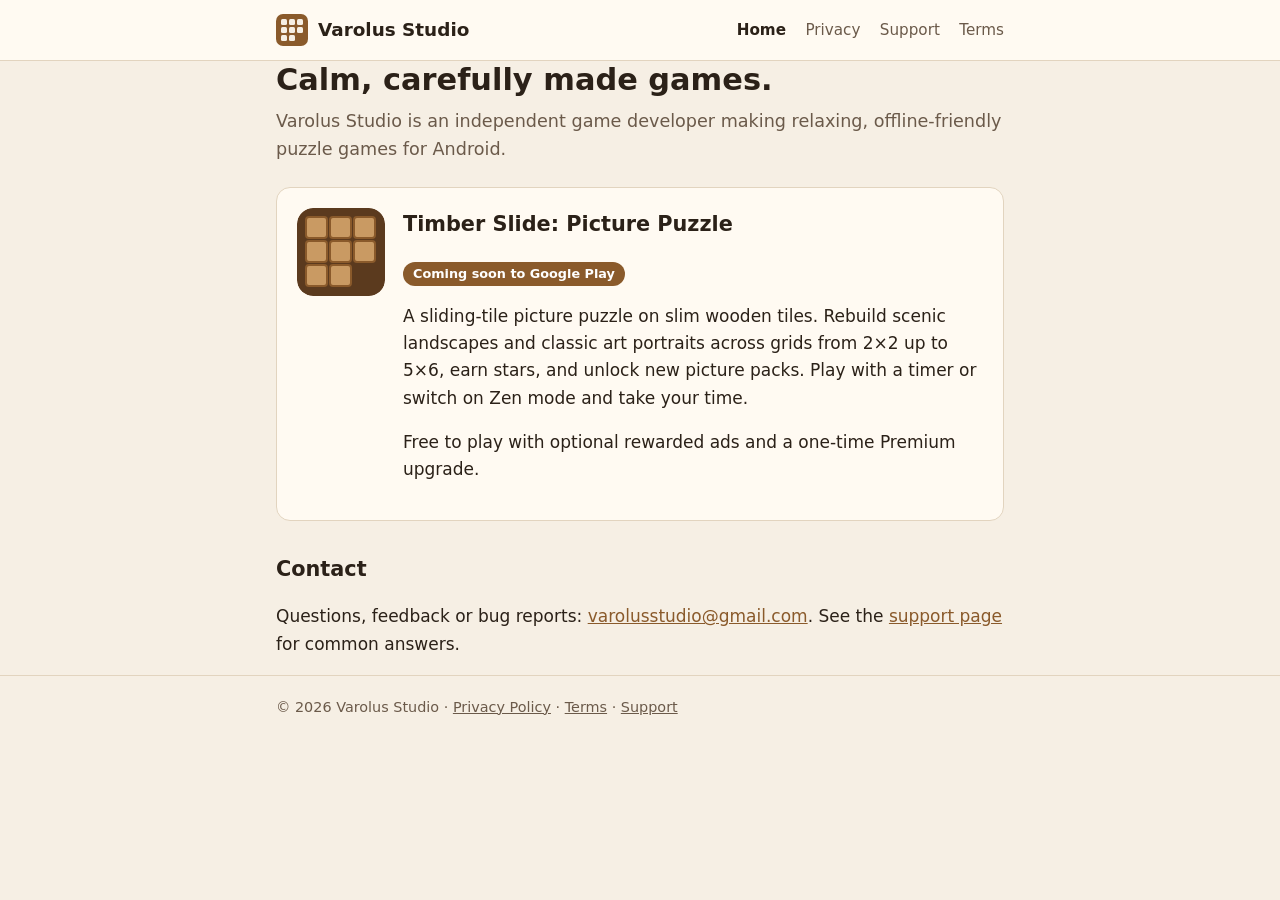
==== index.html @ b878962e "Add Varolus Studio website (home, privacy, support, terms, app-ads.txt)" ====
<!doctype html>
<html lang="en">
<head>
  <meta charset="utf-8">
  <meta name="viewport" content="width=device-width, initial-scale=1">
  <title>Varolus Studio</title>
  <meta name="description" content="Varolus Studio is an independent developer of calm, carefully made mobile games, including Timber Slide: Picture Puzzle for Android.">
  <link rel="stylesheet" href="styles.css">
</head>
<body>
<header class="site">
  <div class="wrap">
    <a class="brand" href="./">
      <svg viewBox="0 0 32 32" aria-hidden="true"><rect width="32" height="32" rx="7" fill="#8a5a2b"/><g fill="#f6efe4"><rect x="5" y="5" width="6" height="6" rx="1.5"/><rect x="13" y="5" width="6" height="6" rx="1.5"/><rect x="21" y="5" width="6" height="6" rx="1.5"/><rect x="5" y="13" width="6" height="6" rx="1.5"/><rect x="13" y="13" width="6" height="6" rx="1.5"/><rect x="21" y="13" width="6" height="6" rx="1.5"/><rect x="5" y="21" width="6" height="6" rx="1.5"/><rect x="13" y="21" width="6" height="6" rx="1.5"/></g></svg>
      Varolus Studio
    </a>
    <nav>
      <a href="./" aria-current="page">Home</a>
      <a href="privacy.html">Privacy</a>
      <a href="support.html">Support</a>
      <a href="terms.html">Terms</a>
    </nav>
  </div>
</header>

<main class="wrap">
  <h1>Calm, carefully made games.</h1>
  <p class="lead">Varolus Studio is an independent game developer making relaxing, offline-friendly puzzle games for Android.</p>

  <section class="card game" id="timber-slide">
    <svg viewBox="0 0 88 88" aria-hidden="true">
      <rect width="88" height="88" rx="16" fill="#5b3a1e"/>
      <g fill="#c99a63" stroke="#8a5a2b" stroke-width="2">
        <rect x="9" y="9" width="21" height="21" rx="3"/><rect x="33" y="9" width="21" height="21" rx="3"/><rect x="57" y="9" width="21" height="21" rx="3"/>
        <rect x="9" y="33" width="21" height="21" rx="3"/><rect x="33" y="33" width="21" height="21" rx="3"/><rect x="57" y="33" width="21" height="21" rx="3"/>
        <rect x="9" y="57" width="21" height="21" rx="3"/><rect x="33" y="57" width="21" height="21" rx="3"/>
      </g>
    </svg>
    <div>
      <h2>Timber Slide: Picture Puzzle</h2>
      <p><span class="badge">Coming soon to Google Play</span></p>
      <p>A sliding-tile picture puzzle on slim wooden tiles. Rebuild scenic landscapes and classic art portraits across grids from 2×2 up to 5×6, earn stars, and unlock new picture packs. Play with a timer or switch on Zen mode and take your time.</p>
      <p>Free to play with optional rewarded ads and a one-time Premium upgrade.</p>
    </div>
  </section>

  <h2>Contact</h2>
  <p>Questions, feedback or bug reports: <a href="mailto:varolusstudio@gmail.com">varolusstudio@gmail.com</a>. See the <a href="support.html">support page</a> for common answers.</p>
</main>

<footer class="site">
  <div class="wrap">
    © 2026 Varolus Studio · <a href="privacy.html">Privacy Policy</a> · <a href="terms.html">Terms</a> · <a href="support.html">Support</a>
  </div>
</footer>
</body>
</html>
---- styles.css ----
:root {
  --bg: #f6efe4;
  --card: #fffaf2;
  --text: #2b2118;
  --muted: #6b5a4a;
  --accent: #8a5a2b;
  --accent-dark: #6a4320;
  --line: #e2d4bf;
}
@media (prefers-color-scheme: dark) {
  :root {
    --bg: #1c1612;
    --card: #261e18;
    --text: #f1e7da;
    --muted: #bba891;
    --accent: #d39a5c;
    --accent-dark: #e7b27a;
    --line: #3a2e25;
  }
}
* { box-sizing: border-box; }
html { -webkit-text-size-adjust: 100%; }
body {
  margin: 0;
  background: var(--bg);
  color: var(--text);
  font-family: system-ui, -apple-system, "Segoe UI", Roboto, "Helvetica Neue", Arial, sans-serif;
  line-height: 1.6;
  font-size: 17px;
}
a { color: var(--accent); }
a:hover { color: var(--accent-dark); }
.wrap { max-width: 760px; margin: 0 auto; padding: 0 16px; }

header.site {
  border-bottom: 1px solid var(--line);
  background: var(--card);
}
header.site .wrap {
  display: flex; align-items: center; justify-content: space-between;
  flex-wrap: wrap; gap: 8px; padding-top: 14px; padding-bottom: 14px;
}
.brand {
  display: flex; align-items: center; gap: 10px;
  font-weight: 700; font-size: 1.15rem; color: var(--text); text-decoration: none;
}
.brand svg { width: 32px; height: 32px; flex: none; }
nav a {
  margin-left: 14px; text-decoration: none; color: var(--muted); font-size: 0.95rem;
}
nav a:first-child { margin-left: 0; }
nav a[aria-current="page"] { color: var(--text); font-weight: 600; }

main { padding: 32px 0 48px; }
h1 { font-size: 1.9rem; line-height: 1.25; margin: 0 0 8px; }
h2 { font-size: 1.3rem; margin: 32px 0 8px; }
h3 { font-size: 1.05rem; margin: 20px 0 6px; }
.lead { font-size: 1.1rem; color: var(--muted); margin-top: 0; }
.updated { color: var(--muted); font-size: 0.9rem; }

.card {
  background: var(--card);
  border: 1px solid var(--line);
  border-radius: 14px;
  padding: 20px;
  margin: 24px 0;
}
.game { display: flex; gap: 18px; align-items: flex-start; }
.game svg { width: 88px; height: 88px; flex: none; border-radius: 16px; }
.game h2 { margin-top: 0; }
.badge {
  display: inline-block; font-size: 0.8rem; font-weight: 600;
  background: var(--accent); color: #fff; border-radius: 999px; padding: 2px 10px;
}
@media (max-width: 480px) {
  .game { flex-direction: column; }
  h1 { font-size: 1.6rem; }
}
table { border-collapse: collapse; width: 100%; font-size: 0.95rem; margin: 12px 0; }
th, td { text-align: left; border: 1px solid var(--line); padding: 8px 10px; vertical-align: top; }
th { background: var(--card); }
.table-scroll { overflow-x: auto; }

footer.site {
  border-top: 1px solid var(--line);
  color: var(--muted); font-size: 0.9rem; padding: 20px 0 32px;
}
footer.site a { color: var(--muted); }
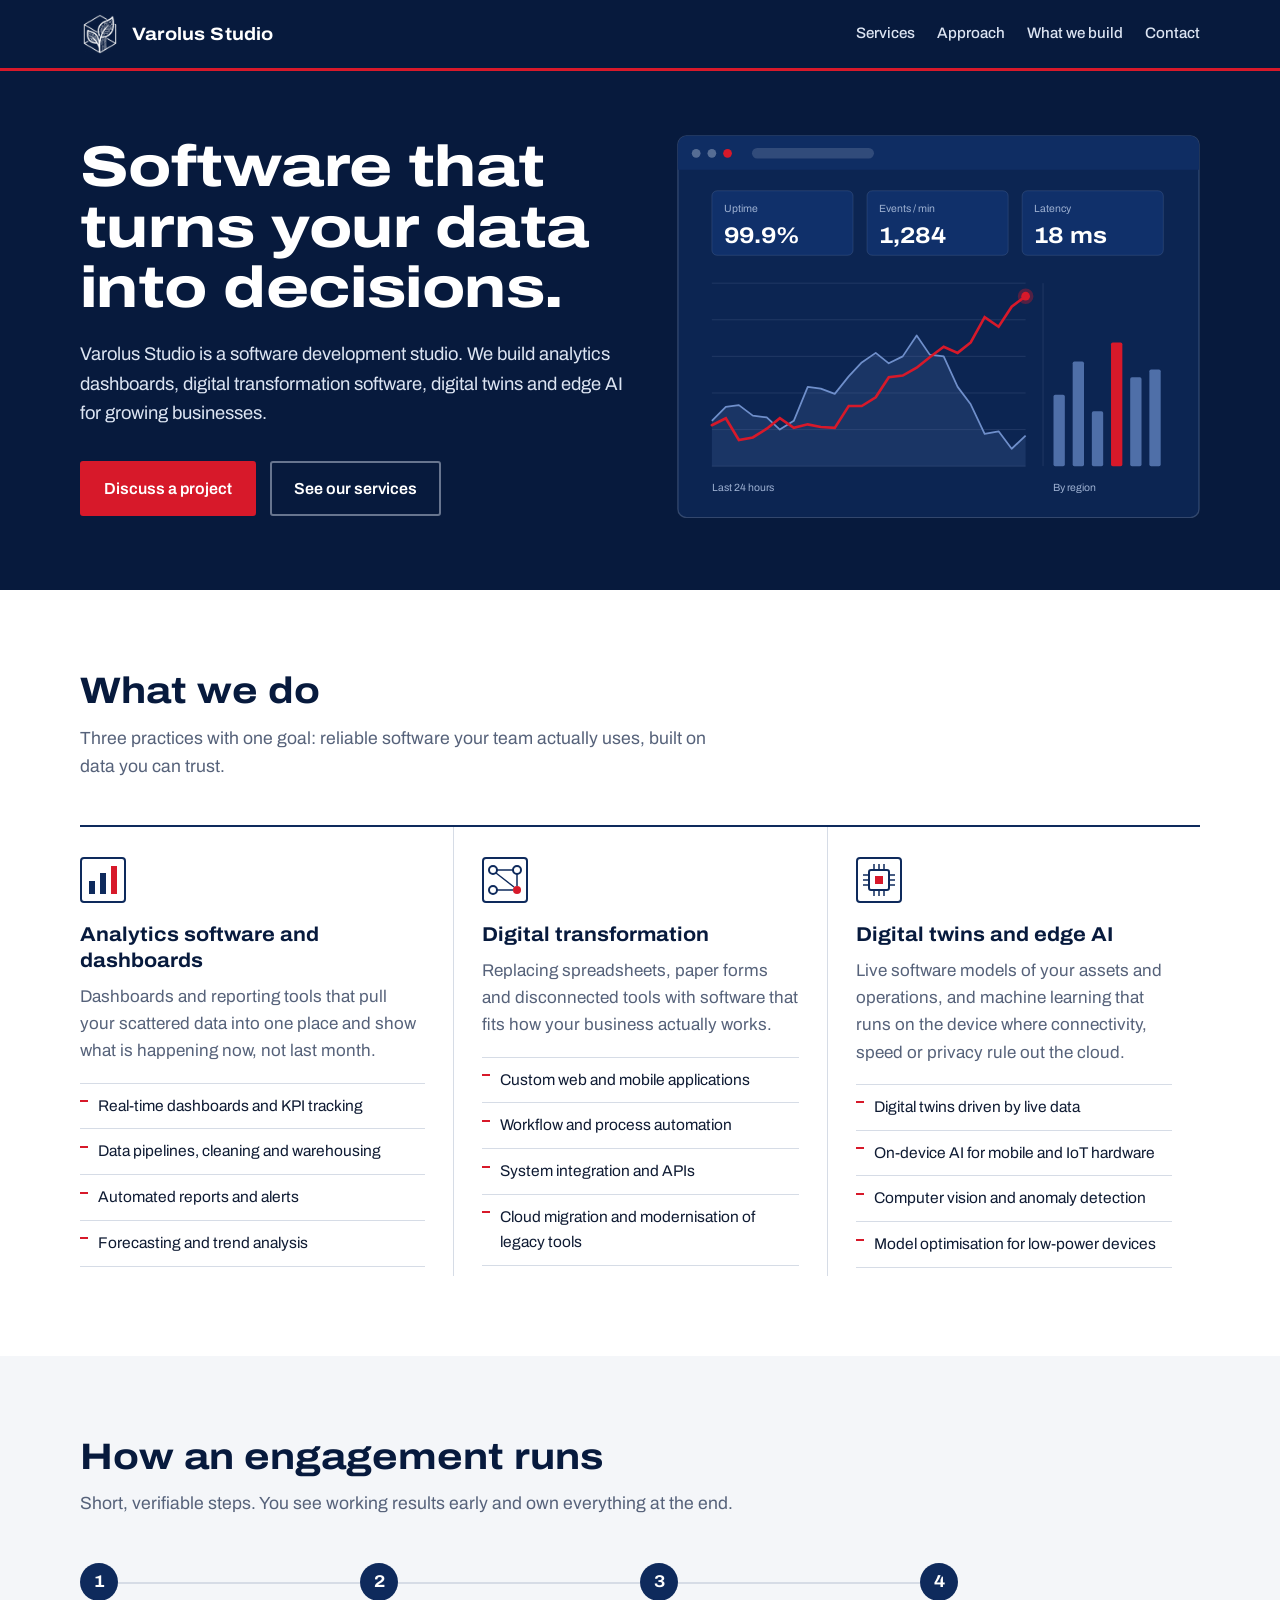
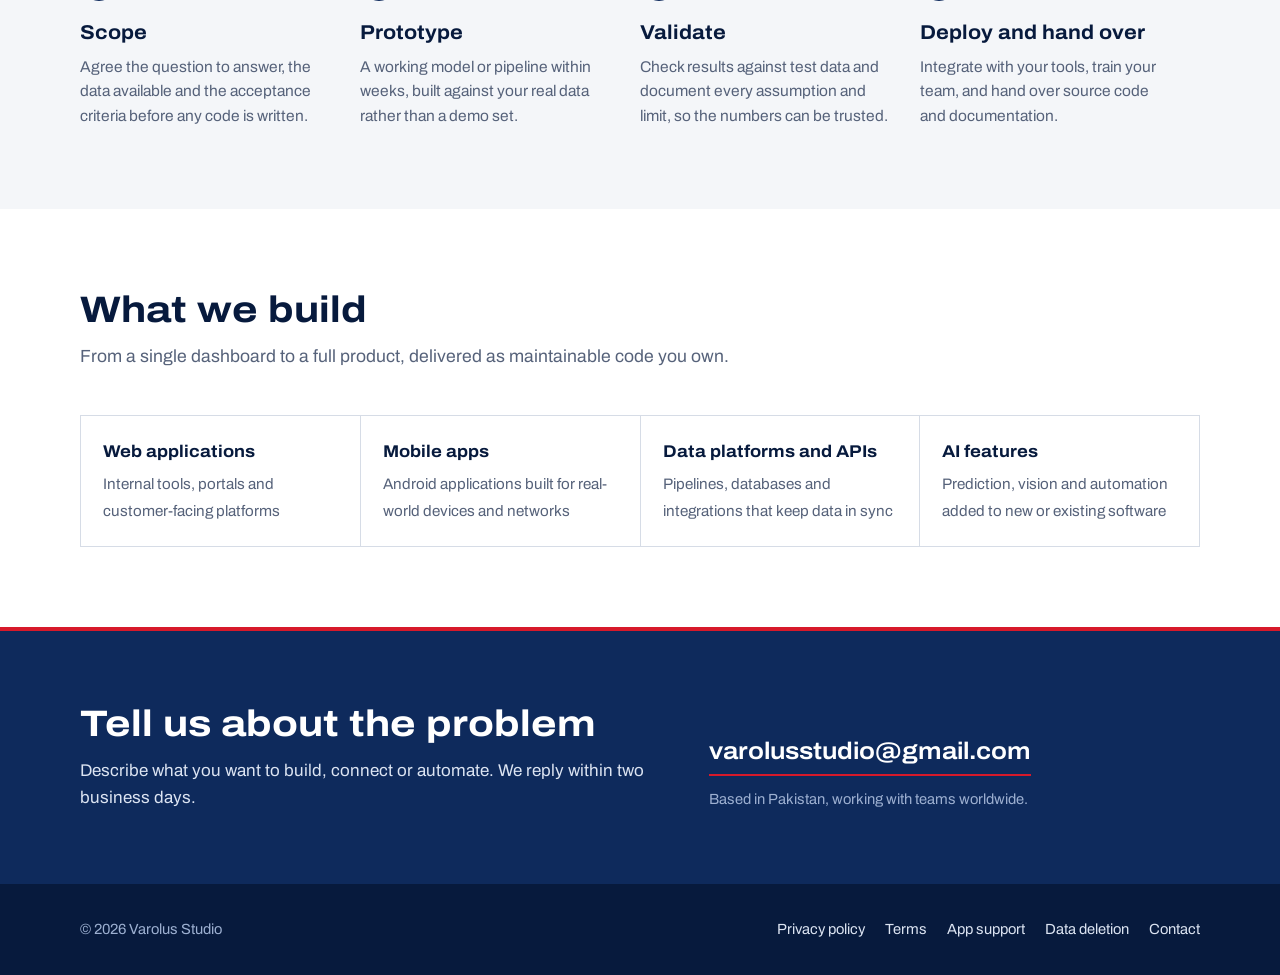
==== commit 3947b2b9: "Redesign site as a software studio; add contact and data deletion pages" ====
--- a/index.html
+++ b/index.html
@@ -3,54 +3,159 @@
 <head>
   <meta charset="utf-8">
   <meta name="viewport" content="width=device-width, initial-scale=1">
-  <title>Varolus Studio</title>
-  <meta name="description" content="Varolus Studio is an independent developer of calm, carefully made mobile games, including Timber Slide: Picture Puzzle for Android.">
+  <title>Varolus Studio · Analytics software, digital transformation and edge AI</title>
+  <meta name="description" content="Varolus Studio is a software development studio building analytics dashboards, digital transformation software, digital twins and edge AI.">
+  <meta name="theme-color" content="#071A3D">
+  <link rel="icon" href="assets/favicon-32.png" type="image/png" sizes="32x32">
+  <link rel="preload" href="assets/fonts/archivo-var.woff2" as="font" type="font/woff2" crossorigin>
   <link rel="stylesheet" href="styles.css">
 </head>
 <body>
-<header class="site">
+<a class="skip" href="#main">Skip to content</a>
+<header class="site-header">
   <div class="wrap">
-    <a class="brand" href="./">
-      <svg viewBox="0 0 32 32" aria-hidden="true"><rect width="32" height="32" rx="7" fill="#8a5a2b"/><g fill="#f6efe4"><rect x="5" y="5" width="6" height="6" rx="1.5"/><rect x="13" y="5" width="6" height="6" rx="1.5"/><rect x="21" y="5" width="6" height="6" rx="1.5"/><rect x="5" y="13" width="6" height="6" rx="1.5"/><rect x="13" y="13" width="6" height="6" rx="1.5"/><rect x="21" y="13" width="6" height="6" rx="1.5"/><rect x="5" y="21" width="6" height="6" rx="1.5"/><rect x="13" y="21" width="6" height="6" rx="1.5"/></g></svg>
-      Varolus Studio
+    <a class="brand" href="./" aria-label="Varolus Studio home">
+      <img src="assets/logo-mark-white.png" alt="" width="40" height="40"><span>Varolus Studio</span>
     </a>
-    <nav>
-      <a href="./" aria-current="page">Home</a>
-      <a href="privacy.html">Privacy</a>
-      <a href="support.html">Support</a>
-      <a href="terms.html">Terms</a>
+    <nav class="site-nav" aria-label="Main">
+      <a href="#services">Services</a>
+      <a href="#approach">Approach</a>
+      <a href="#build">What we build</a>
+      <a href="#contact">Contact</a>
     </nav>
   </div>
 </header>
 
-<main class="wrap">
-  <h1>Calm, carefully made games.</h1>
-  <p class="lead">Varolus Studio is an independent game developer making relaxing, offline-friendly puzzle games for Android.</p>
-
-  <section class="card game" id="timber-slide">
-    <svg viewBox="0 0 88 88" aria-hidden="true">
-      <rect width="88" height="88" rx="16" fill="#5b3a1e"/>
-      <g fill="#c99a63" stroke="#8a5a2b" stroke-width="2">
-        <rect x="9" y="9" width="21" height="21" rx="3"/><rect x="33" y="9" width="21" height="21" rx="3"/><rect x="57" y="9" width="21" height="21" rx="3"/>
-        <rect x="9" y="33" width="21" height="21" rx="3"/><rect x="33" y="33" width="21" height="21" rx="3"/><rect x="57" y="33" width="21" height="21" rx="3"/>
-        <rect x="9" y="57" width="21" height="21" rx="3"/><rect x="33" y="57" width="21" height="21" rx="3"/>
-      </g>
-    </svg>
-    <div>
-      <h2>Timber Slide: Picture Puzzle</h2>
-      <p><span class="badge">Coming soon to Google Play</span></p>
-      <p>A sliding-tile picture puzzle on slim wooden tiles. Rebuild scenic landscapes and classic art portraits across grids from 2×2 up to 5×6, earn stars, and unlock new picture packs. Play with a timer or switch on Zen mode and take your time.</p>
-      <p>Free to play with optional rewarded ads and a one-time Premium upgrade.</p>
+<main id="main">
+  <section class="hero">
+    <div class="wrap">
+      <div>
+        <h1>Software that turns your data into decisions.</h1>
+        <p class="intro">Varolus Studio is a software development studio. We build analytics dashboards, digital transformation software, digital twins and edge AI for growing businesses.</p>
+        <div class="actions">
+          <a class="btn btn-primary" href="mailto:varolusstudio@gmail.com?subject=Project%20enquiry">Discuss a project</a>
+          <a class="btn btn-ghost" href="#services">See our services</a>
+        </div>
+      </div>
+      <figure class="figure">
+        <svg class="dash" viewBox="0 0 600 440" role="img" aria-label="Illustration of an analytics dashboard with live metrics, a trend chart and a bar chart">
+<rect class="frame" x="1" y="1" width="598" height="438" rx="10"/>
+<path class="topbar" d="M1 11 a10 10 0 0 1 10 -10 H589 a10 10 0 0 1 10 10 V40 H1 Z"/>
+<circle class="dot" cx="22" cy="21" r="5"/><circle class="dot" cx="40" cy="21" r="5"/><circle class="dot red" cx="58" cy="21" r="5"/>
+<rect class="pill" x="86" y="15" width="140" height="12" rx="6"/>
+<rect class="tile" x="40" y="64" width="162" height="74" rx="6"/><text class="tl" x="54" y="88">Uptime</text><text class="tv" x="54" y="124">99.9%</text><rect class="tile" x="218" y="64" width="162" height="74" rx="6"/><text class="tl" x="232" y="88">Events / min</text><text class="tv" x="232" y="124">1,284</text><rect class="tile" x="396" y="64" width="162" height="74" rx="6"/><text class="tl" x="410" y="88">Latency</text><text class="tv" x="410" y="124">18 ms</text>
+<g class="grid"><line x1="40" y1="170" x2="400" y2="170"/><line x1="40" y1="212" x2="400" y2="212"/><line x1="40" y1="254" x2="400" y2="254"/><line x1="40" y1="296" x2="400" y2="296"/><line x1="40" y1="338" x2="400" y2="338"/><line x1="40" y1="380" x2="400" y2="380"/></g>
+<path class="area" d="M40 328 L56 312 L71 310 L87 322 L103 324 L118 338 L134 328 L150 289 L165 291 L181 297 L197 277 L212 261 L228 250 L243 262 L259 254 L275 230 L290 252 L306 254 L322 289 L337 309 L353 343 L369 340 L384 360 L400 345 L400 380 L40 380 Z"/>
+<path class="series" d="M40 328 L56 312 L71 310 L87 322 L103 324 L118 338 L134 328 L150 289 L165 291 L181 297 L197 277 L212 261 L228 250 L243 262 L259 254 L275 230 L290 252 L306 254 L322 289 L337 309 L353 343 L369 340 L384 360 L400 345"/>
+<path class="trace" pathLength="1" d="M40 333 L56 325 L71 350 L87 347 L103 337 L118 325 L134 336 L150 332 L165 335 L181 336 L197 311 L212 311 L228 301 L243 278 L259 276 L275 267 L290 255 L306 243 L322 250 L337 238 L353 209 L369 220 L384 197 L400 185"/>
+<circle class="pulse" cx="400" cy="185" r="5"/>
+<line class="axis" x1="420" y1="170" x2="420" y2="380"/>
+<rect class="bar" x="432" y="298" width="13" height="82" rx="2"/><rect class="bar" x="454" y="260" width="13" height="120" rx="2"/><rect class="bar" x="476" y="317" width="13" height="63" rx="2"/><rect class="bar hot" x="498" y="238" width="13" height="142" rx="2"/><rect class="bar" x="520" y="278" width="13" height="102" rx="2"/><rect class="bar" x="542" y="269" width="13" height="111" rx="2"/>
+<text class="tl" x="40" y="408">Last 24 hours</text>
+<text class="tl" x="432" y="408">By region</text>
+</svg>
+      </figure>
     </div>
   </section>
 
-  <h2>Contact</h2>
-  <p>Questions, feedback or bug reports: <a href="mailto:varolusstudio@gmail.com">varolusstudio@gmail.com</a>. See the <a href="support.html">support page</a> for common answers.</p>
+  <section class="band white" id="services">
+    <div class="wrap">
+      <div class="section-head">
+        <h2>What we do</h2>
+        <p class="lede">Three practices with one goal: reliable software your team actually uses, built on data you can trust.</p>
+      </div>
+      <div class="services">
+        <article class="service">
+          <svg class="glyph" viewBox="0 0 46 46" aria-hidden="true"><rect x="1" y="1" width="44" height="44" rx="3" fill="none" stroke="#0E2A5C" stroke-width="2"/><rect x="9" y="24" width="6" height="13" fill="#0E2A5C"/><rect x="20" y="16" width="6" height="21" fill="#0E2A5C"/><rect x="31" y="9" width="6" height="28" fill="#D7192A"/></svg>
+          <h3>Analytics software and dashboards</h3>
+          <p>Dashboards and reporting tools that pull your scattered data into one place and show what is happening now, not last month.</p>
+          <ul>
+            <li>Real-time dashboards and KPI tracking</li>
+            <li>Data pipelines, cleaning and warehousing</li>
+            <li>Automated reports and alerts</li>
+            <li>Forecasting and trend analysis</li>
+          </ul>
+        </article>
+        <article class="service">
+          <svg class="glyph" viewBox="0 0 46 46" aria-hidden="true"><rect x="1" y="1" width="44" height="44" rx="3" fill="none" stroke="#0E2A5C" stroke-width="2"/><circle cx="11" cy="13" r="4" fill="none" stroke="#0E2A5C" stroke-width="2"/><circle cx="35" cy="13" r="4" fill="none" stroke="#0E2A5C" stroke-width="2"/><circle cx="11" cy="33" r="4" fill="none" stroke="#0E2A5C" stroke-width="2"/><circle cx="35" cy="33" r="4" fill="#D7192A"/><path d="M15 13 H31 M35 17 V29 M15 33 H31 M14 16 L32 30" stroke="#0E2A5C" stroke-width="1.5"/></svg>
+          <h3>Digital transformation</h3>
+          <p>Replacing spreadsheets, paper forms and disconnected tools with software that fits how your business actually works.</p>
+          <ul>
+            <li>Custom web and mobile applications</li>
+            <li>Workflow and process automation</li>
+            <li>System integration and APIs</li>
+            <li>Cloud migration and modernisation of legacy tools</li>
+          </ul>
+        </article>
+        <article class="service">
+          <svg class="glyph" viewBox="0 0 46 46" aria-hidden="true"><rect x="1" y="1" width="44" height="44" rx="3" fill="none" stroke="#0E2A5C" stroke-width="2"/><rect x="13" y="13" width="20" height="20" rx="2" fill="none" stroke="#0E2A5C" stroke-width="2"/><rect x="19" y="19" width="8" height="8" fill="#D7192A"/><path d="M18 13 V7 M23 13 V7 M28 13 V7 M18 33 V39 M23 33 V39 M28 33 V39 M13 18 H7 M13 23 H7 M13 28 H7 M33 18 H39 M33 23 H39 M33 28 H39" stroke="#0E2A5C" stroke-width="1.5"/></svg>
+          <h3>Digital twins and edge AI</h3>
+          <p>Live software models of your assets and operations, and machine learning that runs on the device where connectivity, speed or privacy rule out the cloud.</p>
+          <ul>
+            <li>Digital twins driven by live data</li>
+            <li>On-device AI for mobile and IoT hardware</li>
+            <li>Computer vision and anomaly detection</li>
+            <li>Model optimisation for low-power devices</li>
+          </ul>
+        </article>
+      </div>
+    </div>
+  </section>
+
+  <section class="band" id="approach">
+    <div class="wrap">
+      <div class="section-head">
+        <h2>How an engagement runs</h2>
+        <p class="lede">Short, verifiable steps. You see working results early and own everything at the end.</p>
+      </div>
+      <ol class="process">
+        <li><h3>Scope</h3><p>Agree the question to answer, the data available and the acceptance criteria before any code is written.</p></li>
+        <li><h3>Prototype</h3><p>A working model or pipeline within weeks, built against your real data rather than a demo set.</p></li>
+        <li><h3>Validate</h3><p>Check results against test data and document every assumption and limit, so the numbers can be trusted.</p></li>
+        <li><h3>Deploy and hand over</h3><p>Integrate with your tools, train your team, and hand over source code and documentation.</p></li>
+      </ol>
+    </div>
+  </section>
+
+  <section class="band white" id="build">
+    <div class="wrap">
+      <div class="section-head">
+        <h2>What we build</h2>
+        <p class="lede">From a single dashboard to a full product, delivered as maintainable code you own.</p>
+      </div>
+      <div class="sectors">
+        <div class="sector"><strong>Web applications</strong><span>Internal tools, portals and customer-facing platforms</span></div>
+        <div class="sector"><strong>Mobile apps</strong><span>Android applications built for real-world devices and networks</span></div>
+        <div class="sector"><strong>Data platforms and APIs</strong><span>Pipelines, databases and integrations that keep data in sync</span></div>
+        <div class="sector"><strong>AI features</strong><span>Prediction, vision and automation added to new or existing software</span></div>
+      </div>
+    </div>
+  </section>
+
+  <section class="contact" id="contact">
+    <div class="wrap">
+      <div>
+        <h2>Tell us about the problem</h2>
+        <p>Describe what you want to build, connect or automate. We reply within two business days.</p>
+      </div>
+      <div>
+        <a class="mail" href="mailto:varolusstudio@gmail.com?subject=Project%20enquiry">varolusstudio@gmail.com</a>
+        <p class="small">Based in Pakistan, working with teams worldwide.</p>
+      </div>
+    </div>
+  </section>
 </main>
 
-<footer class="site">
+<footer class="site-footer">
   <div class="wrap">
-    © 2026 Varolus Studio · <a href="privacy.html">Privacy Policy</a> · <a href="terms.html">Terms</a> · <a href="support.html">Support</a>
+    <span>© 2026 Varolus Studio</span>
+    <nav aria-label="Legal">
+      <a href="privacy.html">Privacy policy</a>
+      <a href="terms.html">Terms</a>
+      <a href="support.html">App support</a>
+      <a href="data-deletion.html">Data deletion</a>
+      <a href="contact.html">Contact</a>
+    </nav>
   </div>
 </footer>
 </body>
--- a/styles.css
+++ b/styles.css
@@ -1,88 +1,265 @@
+/* Varolus Studio — site styles. Archivo (OFL 1.1) is self-hosted: no third-party requests. */
+@font-face {
+  font-family: "Archivo";
+  src: url("assets/fonts/archivo-var.woff2") format("woff2");
+  font-weight: 100 900;
+  font-stretch: 62% 125%;
+  font-display: swap;
+}
+
 :root {
-  --bg: #f6efe4;
-  --card: #fffaf2;
-  --text: #2b2118;
-  --muted: #6b5a4a;
-  --accent: #8a5a2b;
-  --accent-dark: #6a4320;
-  --line: #e2d4bf;
-}
-@media (prefers-color-scheme: dark) {
-  :root {
-    --bg: #1c1612;
-    --card: #261e18;
-    --text: #f1e7da;
-    --muted: #bba891;
-    --accent: #d39a5c;
-    --accent-dark: #e7b27a;
-    --line: #3a2e25;
-  }
-}
+  --navy: #0E2A5C;
+  --navy-deep: #071A3D;
+  --red: #D7192A;
+  --red-dark: #B0121F;
+  --paper: #F4F6F9;
+  --white: #FFFFFF;
+  --ink: #0F1B33;
+  --steel: #56627A;
+  --rule: #D6DCE6;
+  --on-navy: #DCE4F2;
+  --on-navy-muted: #9DB0D1;
+  --measure: 66ch;
+  --gutter: 20px;
+  color-scheme: light;
+}
+
 * { box-sizing: border-box; }
-html { -webkit-text-size-adjust: 100%; }
+html { -webkit-text-size-adjust: 100%; scroll-behavior: smooth; }
+@media (prefers-reduced-motion: reduce) { html { scroll-behavior: auto; } }
+
 body {
   margin: 0;
-  background: var(--bg);
-  color: var(--text);
-  font-family: system-ui, -apple-system, "Segoe UI", Roboto, "Helvetica Neue", Arial, sans-serif;
+  background: var(--paper);
+  color: var(--ink);
+  font-family: "Archivo", system-ui, "Segoe UI", Roboto, Arial, sans-serif;
+  font-stretch: 100%;
+  font-size: 17px;
   line-height: 1.6;
-  font-size: 17px;
-}
-a { color: var(--accent); }
-a:hover { color: var(--accent-dark); }
-.wrap { max-width: 760px; margin: 0 auto; padding: 0 16px; }
-
-header.site {
-  border-bottom: 1px solid var(--line);
-  background: var(--card);
-}
-header.site .wrap {
+}
+
+a { color: var(--navy); text-underline-offset: 3px; }
+a:hover { color: var(--red); }
+:focus-visible { outline: 3px solid var(--red); outline-offset: 3px; border-radius: 2px; }
+
+.wrap { max-width: 1160px; margin: 0 auto; padding: 0 var(--gutter); }
+.skip { position: absolute; left: -999px; top: 8px; background: var(--white); padding: 8px 12px; z-index: 10; }
+.skip:focus { left: 8px; }
+
+/* ---------- Header ---------- */
+.site-header {
+  background: var(--navy-deep);
+  border-bottom: 3px solid var(--red);
+}
+.site-header .wrap {
   display: flex; align-items: center; justify-content: space-between;
-  flex-wrap: wrap; gap: 8px; padding-top: 14px; padding-bottom: 14px;
+  gap: 12px; flex-wrap: wrap; min-height: 68px;
 }
 .brand {
-  display: flex; align-items: center; gap: 10px;
-  font-weight: 700; font-size: 1.15rem; color: var(--text); text-decoration: none;
-}
-.brand svg { width: 32px; height: 32px; flex: none; }
-nav a {
-  margin-left: 14px; text-decoration: none; color: var(--muted); font-size: 0.95rem;
-}
-nav a:first-child { margin-left: 0; }
-nav a[aria-current="page"] { color: var(--text); font-weight: 600; }
-
-main { padding: 32px 0 48px; }
-h1 { font-size: 1.9rem; line-height: 1.25; margin: 0 0 8px; }
-h2 { font-size: 1.3rem; margin: 32px 0 8px; }
-h3 { font-size: 1.05rem; margin: 20px 0 6px; }
-.lead { font-size: 1.1rem; color: var(--muted); margin-top: 0; }
-.updated { color: var(--muted); font-size: 0.9rem; }
-
-.card {
-  background: var(--card);
-  border: 1px solid var(--line);
-  border-radius: 14px;
-  padding: 20px;
-  margin: 24px 0;
-}
-.game { display: flex; gap: 18px; align-items: flex-start; }
-.game svg { width: 88px; height: 88px; flex: none; border-radius: 16px; }
-.game h2 { margin-top: 0; }
-.badge {
-  display: inline-block; font-size: 0.8rem; font-weight: 600;
-  background: var(--accent); color: #fff; border-radius: 999px; padding: 2px 10px;
-}
-@media (max-width: 480px) {
-  .game { flex-direction: column; }
-  h1 { font-size: 1.6rem; }
-}
-table { border-collapse: collapse; width: 100%; font-size: 0.95rem; margin: 12px 0; }
-th, td { text-align: left; border: 1px solid var(--line); padding: 8px 10px; vertical-align: top; }
-th { background: var(--card); }
+  display: flex; align-items: center; gap: 12px;
+  color: var(--white); text-decoration: none;
+}
+.brand img { width: 40px; height: 40px; display: block; }
+.brand span {
+  font-stretch: 112%; font-weight: 700; font-size: 1.12rem; letter-spacing: 0.01em;
+}
+.brand:hover { color: var(--white); }
+.site-nav { display: flex; gap: 22px; flex-wrap: wrap; }
+.site-nav a {
+  color: var(--on-navy); text-decoration: none; font-size: 0.95rem; font-weight: 500;
+  padding: 6px 0; border-bottom: 2px solid transparent;
+}
+.site-nav a:hover, .site-nav a[aria-current="page"] { color: var(--white); border-bottom-color: var(--red); }
+
+/* ---------- Hero ---------- */
+.hero {
+  background: var(--navy-deep);
+  color: var(--white);
+  padding: 64px 0 72px;
+  overflow: hidden;
+}
+.hero .wrap {
+  display: grid; grid-template-columns: minmax(0, 1.05fr) minmax(0, 1fr);
+  gap: 48px; align-items: center;
+}
+.hero h1 {
+  font-stretch: 122%;
+  font-weight: 760;
+  font-size: clamp(2.2rem, 4.6vw, 3.6rem);
+  line-height: 1.05;
+  letter-spacing: -0.01em;
+  margin: 0 0 22px;
+}
+.hero p.intro {
+  color: var(--on-navy); font-size: 1.15rem; max-width: 34em; margin: 0 0 32px;
+}
+.actions { display: flex; gap: 14px; flex-wrap: wrap; }
+
+.btn {
+  display: inline-block; text-decoration: none; font-weight: 600; font-size: 1rem;
+  padding: 13px 22px; border-radius: 3px; border: 2px solid transparent;
+  transition: background-color .15s ease, color .15s ease, border-color .15s ease;
+}
+.btn-primary { background: var(--red); color: var(--white); }
+.btn-primary:hover { background: var(--red-dark); color: var(--white); }
+.btn-ghost { color: var(--white); border-color: rgba(220, 228, 242, .45); }
+.btn-ghost:hover { border-color: var(--white); color: var(--white); }
+
+.figure { margin: 0; }
+.dash { width: 100%; height: auto; display: block; font-family: "Archivo", system-ui, sans-serif; }
+.dash .frame { fill: #0C2552; stroke: rgba(157, 176, 209, .28); stroke-width: 1.5; }
+.dash .topbar { fill: #0F2D63; }
+.dash .dot { fill: rgba(220, 228, 242, .35); }
+.dash .dot.red { fill: var(--red); }
+.dash .pill { fill: rgba(220, 228, 242, .16); }
+.dash .tile { fill: #10306A; stroke: rgba(157, 176, 209, .18); }
+.dash .tl { fill: var(--on-navy-muted); font-size: 12px; }
+.dash .tv { fill: var(--white); font-size: 26px; font-weight: 700; font-stretch: 112%; }
+.dash .grid line, .dash .axis { stroke: rgba(157, 176, 209, .16); stroke-width: 1; }
+.dash .area { fill: rgba(79, 111, 168, .22); }
+.dash .series { fill: none; stroke: #6F8FCB; stroke-width: 2; stroke-linejoin: round; }
+.dash .bar { fill: #4F6FA8; }
+.dash .bar.hot { fill: var(--red); }
+.dash .pulse { fill: var(--red); stroke: rgba(215, 25, 42, .35); stroke-width: 8; }
+.dash .trace {
+  fill: none; stroke: var(--red); stroke-width: 3; stroke-linecap: round;
+  stroke-dasharray: 1; stroke-dashoffset: 1;
+  animation: draw 2.4s cubic-bezier(.45, 0, .2, 1) .35s forwards;
+}
+@keyframes draw { to { stroke-dashoffset: 0; } }
+@media (prefers-reduced-motion: reduce) {
+  .dash .trace { animation: none; stroke-dashoffset: 0; }
+}
+
+/* ---------- Sections ---------- */
+section.band { padding: 80px 0; }
+section.band.white { background: var(--white); }
+.section-head { max-width: var(--measure); margin-bottom: 44px; }
+h2 {
+  font-stretch: 115%; font-weight: 720; font-size: clamp(1.7rem, 3vw, 2.3rem);
+  line-height: 1.15; margin: 0 0 12px; color: var(--navy-deep);
+}
+h3 { font-stretch: 108%; font-weight: 700; font-size: 1.25rem; line-height: 1.3; margin: 0 0 10px; color: var(--navy-deep); }
+.lede { color: var(--steel); font-size: 1.1rem; margin: 0; }
+
+/* Services: three columns */
+.services {
+  display: grid; grid-template-columns: repeat(3, minmax(0, 1fr));
+  border-top: 2px solid var(--navy);
+}
+.service {
+  padding: 30px 28px 8px 0;
+}
+.service + .service { padding-left: 28px; border-left: 1px solid var(--rule); }
+.service .glyph { width: 46px; height: 46px; margin-bottom: 18px; display: block; }
+.service p { color: var(--steel); margin: 0 0 18px; }
+.service ul { list-style: none; margin: 0; padding: 0; border-top: 1px solid var(--rule); }
+.service li {
+  padding: 10px 0 10px 18px; border-bottom: 1px solid var(--rule);
+  position: relative; font-size: 0.97rem;
+}
+.service li::before {
+  content: ""; position: absolute; left: 0; top: 1.05em;
+  width: 8px; height: 2px; background: var(--red);
+}
+
+/* Process: a real sequence */
+.process {
+  list-style: none; margin: 0; padding: 0; counter-reset: step;
+  display: grid; grid-template-columns: repeat(4, minmax(0, 1fr)); gap: 0;
+}
+.process li {
+  counter-increment: step; padding: 0 24px 0 0; position: relative;
+}
+.process li::before {
+  content: counter(step);
+  display: flex; align-items: center; justify-content: center;
+  width: 38px; height: 38px; border-radius: 50%;
+  background: var(--navy); color: var(--white);
+  font-weight: 700; font-stretch: 110%; margin-bottom: 18px;
+  position: relative; z-index: 1;
+}
+.process li::after {
+  content: ""; position: absolute; top: 19px; left: 38px; right: 0;
+  height: 2px; background: var(--rule);
+}
+.process li:last-child::after { display: none; }
+.process p { color: var(--steel); margin: 0; font-size: 0.97rem; }
+
+/* Sectors */
+.sectors {
+  display: grid; grid-template-columns: repeat(4, minmax(0, 1fr)); gap: 0;
+  border-top: 1px solid var(--rule); border-left: 1px solid var(--rule);
+}
+.sector { padding: 22px; border-right: 1px solid var(--rule); border-bottom: 1px solid var(--rule); background: var(--white); }
+.sector strong { display: block; font-stretch: 108%; color: var(--navy-deep); margin-bottom: 4px; }
+.sector span { color: var(--steel); font-size: 0.95rem; }
+
+/* Contact band */
+.contact {
+  background: var(--navy);
+  color: var(--white);
+  padding: 72px 0;
+  border-top: 4px solid var(--red);
+}
+.contact .wrap { display: grid; grid-template-columns: minmax(0, 1.2fr) minmax(0, 1fr); gap: 40px; align-items: end; }
+.contact h2 { color: var(--white); }
+.contact p { color: var(--on-navy); margin: 0; max-width: 34em; }
+.contact .mail {
+  display: inline-block; color: var(--white); font-weight: 650; font-stretch: 110%;
+  font-size: clamp(1.15rem, 2.2vw, 1.5rem); text-decoration: none;
+  border-bottom: 2px solid var(--red); padding-bottom: 4px; word-break: break-all;
+}
+.contact .mail:hover { color: var(--white); border-bottom-color: var(--white); }
+.contact .small { color: var(--on-navy-muted); font-size: 0.92rem; margin-top: 12px; }
+
+/* ---------- Document pages (privacy, terms, support) ---------- */
+.page-head { background: var(--navy-deep); color: var(--white); padding: 52px 0 40px; }
+.page-head h1 {
+  font-stretch: 118%; font-weight: 740; font-size: clamp(1.9rem, 4vw, 2.7rem);
+  line-height: 1.1; margin: 0 0 10px;
+}
+.page-head p { color: var(--on-navy); margin: 0; max-width: var(--measure); }
+.doc { padding: 48px 0 80px; }
+.doc .wrap > div { max-width: 760px; }
+.doc h2 { font-size: 1.4rem; margin: 40px 0 10px; padding-top: 14px; border-top: 1px solid var(--rule); }
+.doc h3 { font-size: 1.08rem; margin: 26px 0 6px; }
+.doc p, .doc li { color: #26324A; }
+.doc ul { padding-left: 1.2em; }
+.doc li { margin: 4px 0; }
+.note {
+  background: var(--white); border-left: 4px solid var(--red);
+  padding: 16px 20px; margin: 22px 0;
+}
 .table-scroll { overflow-x: auto; }
-
-footer.site {
-  border-top: 1px solid var(--line);
-  color: var(--muted); font-size: 0.9rem; padding: 20px 0 32px;
-}
-footer.site a { color: var(--muted); }
+table { border-collapse: collapse; width: 100%; font-size: 0.96rem; margin: 14px 0; background: var(--white); }
+th, td { text-align: left; border: 1px solid var(--rule); padding: 10px 12px; vertical-align: top; }
+th { background: var(--navy); color: var(--white); font-weight: 600; }
+
+/* ---------- Footer ---------- */
+.site-footer { background: var(--navy-deep); color: var(--on-navy-muted); font-size: 0.92rem; padding: 34px 0; }
+.site-footer .wrap { display: flex; justify-content: space-between; gap: 16px; flex-wrap: wrap; }
+.site-footer nav { display: flex; gap: 20px; flex-wrap: wrap; }
+.site-footer a { color: var(--on-navy); text-decoration: none; }
+.site-footer a:hover { color: var(--white); text-decoration: underline; }
+
+/* ---------- Responsive ---------- */
+@media (max-width: 960px) {
+  .hero .wrap { grid-template-columns: 1fr; gap: 36px; }
+  .services { grid-template-columns: 1fr; }
+  .service, .service + .service { padding: 28px 0 8px; border-left: 0; }
+  .service + .service { border-top: 1px solid var(--rule); }
+  .process { grid-template-columns: repeat(2, minmax(0, 1fr)); row-gap: 32px; }
+  .process li:nth-child(2)::after { display: none; }
+  .sectors { grid-template-columns: repeat(2, minmax(0, 1fr)); }
+  .contact .wrap { grid-template-columns: 1fr; align-items: start; }
+}
+@media (max-width: 560px) {
+  body { font-size: 16px; }
+  .hero { padding: 44px 0 52px; }
+  section.band { padding: 60px 0; }
+  .site-nav { gap: 16px; }
+  .process { grid-template-columns: 1fr; }
+  .process li::after { display: none; }
+  .sectors { grid-template-columns: 1fr; }
+}
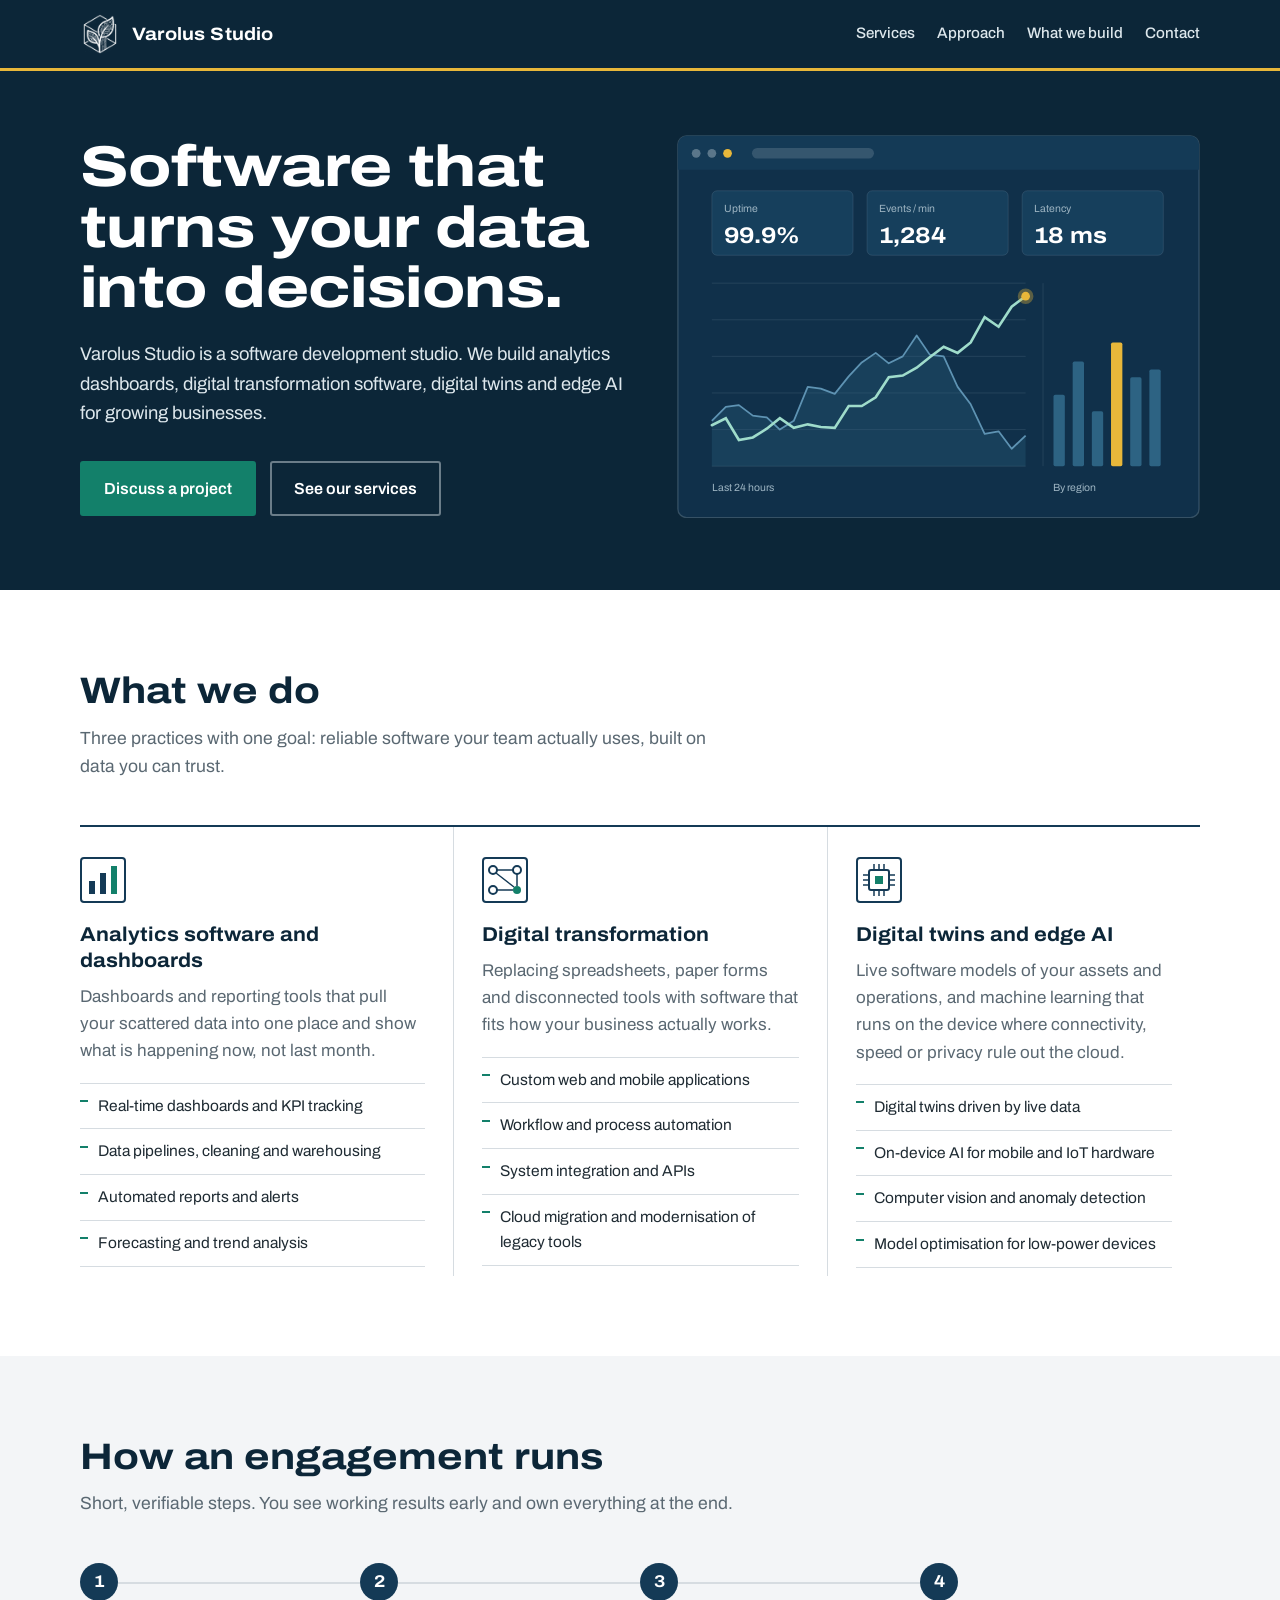
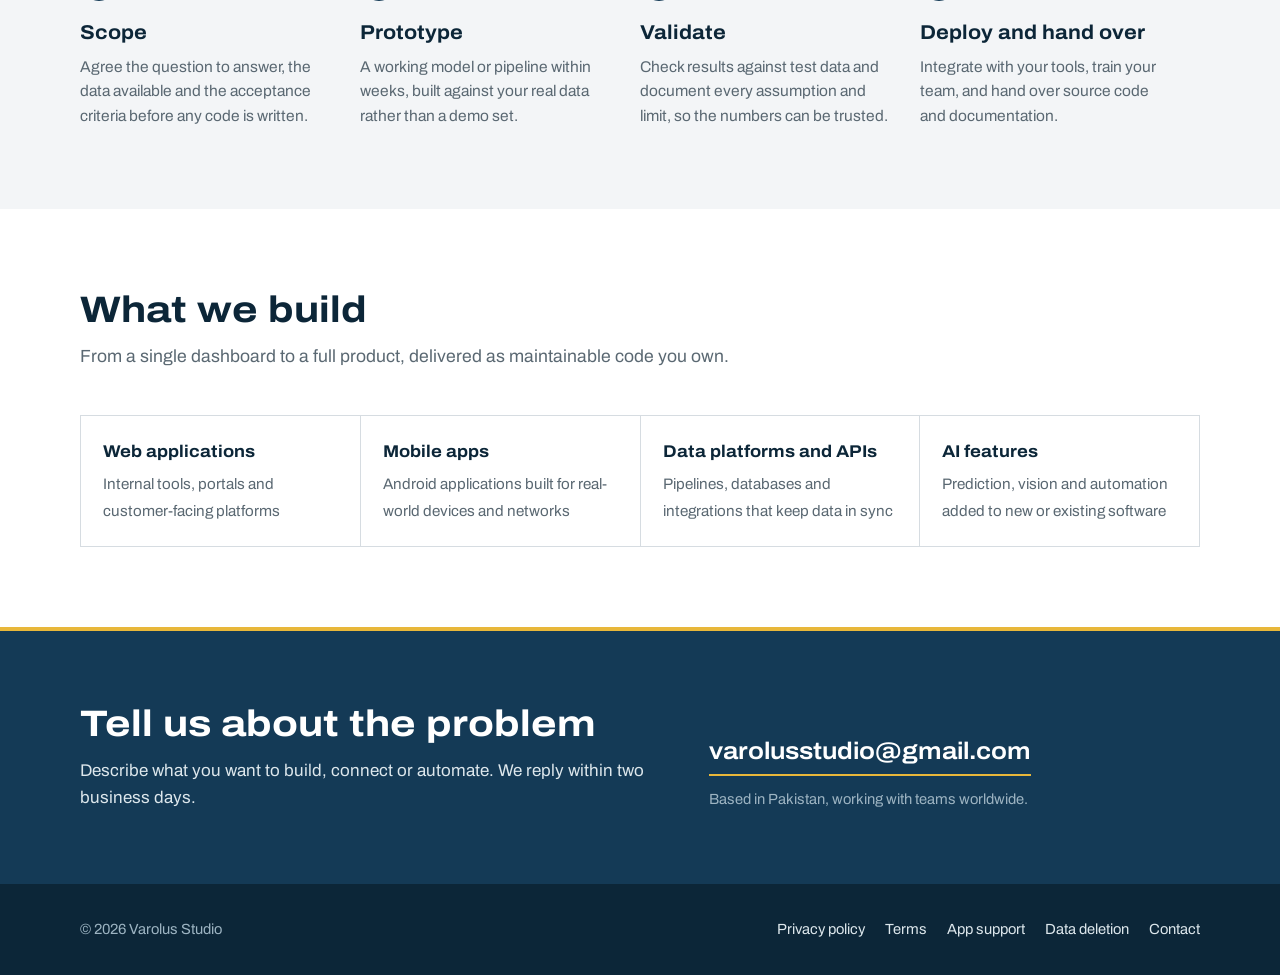
==== commit 5454439b: "Retheme site to logo-based petrol, green and gold palette" ====
--- a/index.html
+++ b/index.html
@@ -5,7 +5,7 @@
   <meta name="viewport" content="width=device-width, initial-scale=1">
   <title>Varolus Studio · Analytics software, digital transformation and edge AI</title>
   <meta name="description" content="Varolus Studio is a software development studio building analytics dashboards, digital transformation software, digital twins and edge AI.">
-  <meta name="theme-color" content="#071A3D">
+  <meta name="theme-color" content="#0C2638">
   <link rel="icon" href="assets/favicon-32.png" type="image/png" sizes="32x32">
   <link rel="preload" href="assets/fonts/archivo-var.woff2" as="font" type="font/woff2" crossorigin>
   <link rel="stylesheet" href="styles.css">
@@ -66,7 +66,7 @@
       </div>
       <div class="services">
         <article class="service">
-          <svg class="glyph" viewBox="0 0 46 46" aria-hidden="true"><rect x="1" y="1" width="44" height="44" rx="3" fill="none" stroke="#0E2A5C" stroke-width="2"/><rect x="9" y="24" width="6" height="13" fill="#0E2A5C"/><rect x="20" y="16" width="6" height="21" fill="#0E2A5C"/><rect x="31" y="9" width="6" height="28" fill="#D7192A"/></svg>
+          <svg class="glyph" viewBox="0 0 46 46" aria-hidden="true"><rect x="1" y="1" width="44" height="44" rx="3" fill="none" stroke="#143A56" stroke-width="2"/><rect x="9" y="24" width="6" height="13" fill="#143A56"/><rect x="20" y="16" width="6" height="21" fill="#143A56"/><rect x="31" y="9" width="6" height="28" fill="#13806A"/></svg>
           <h3>Analytics software and dashboards</h3>
           <p>Dashboards and reporting tools that pull your scattered data into one place and show what is happening now, not last month.</p>
           <ul>
@@ -77,7 +77,7 @@
           </ul>
         </article>
         <article class="service">
-          <svg class="glyph" viewBox="0 0 46 46" aria-hidden="true"><rect x="1" y="1" width="44" height="44" rx="3" fill="none" stroke="#0E2A5C" stroke-width="2"/><circle cx="11" cy="13" r="4" fill="none" stroke="#0E2A5C" stroke-width="2"/><circle cx="35" cy="13" r="4" fill="none" stroke="#0E2A5C" stroke-width="2"/><circle cx="11" cy="33" r="4" fill="none" stroke="#0E2A5C" stroke-width="2"/><circle cx="35" cy="33" r="4" fill="#D7192A"/><path d="M15 13 H31 M35 17 V29 M15 33 H31 M14 16 L32 30" stroke="#0E2A5C" stroke-width="1.5"/></svg>
+          <svg class="glyph" viewBox="0 0 46 46" aria-hidden="true"><rect x="1" y="1" width="44" height="44" rx="3" fill="none" stroke="#143A56" stroke-width="2"/><circle cx="11" cy="13" r="4" fill="none" stroke="#143A56" stroke-width="2"/><circle cx="35" cy="13" r="4" fill="none" stroke="#143A56" stroke-width="2"/><circle cx="11" cy="33" r="4" fill="none" stroke="#143A56" stroke-width="2"/><circle cx="35" cy="33" r="4" fill="#13806A"/><path d="M15 13 H31 M35 17 V29 M15 33 H31 M14 16 L32 30" stroke="#143A56" stroke-width="1.5"/></svg>
           <h3>Digital transformation</h3>
           <p>Replacing spreadsheets, paper forms and disconnected tools with software that fits how your business actually works.</p>
           <ul>
@@ -88,7 +88,7 @@
           </ul>
         </article>
         <article class="service">
-          <svg class="glyph" viewBox="0 0 46 46" aria-hidden="true"><rect x="1" y="1" width="44" height="44" rx="3" fill="none" stroke="#0E2A5C" stroke-width="2"/><rect x="13" y="13" width="20" height="20" rx="2" fill="none" stroke="#0E2A5C" stroke-width="2"/><rect x="19" y="19" width="8" height="8" fill="#D7192A"/><path d="M18 13 V7 M23 13 V7 M28 13 V7 M18 33 V39 M23 33 V39 M28 33 V39 M13 18 H7 M13 23 H7 M13 28 H7 M33 18 H39 M33 23 H39 M33 28 H39" stroke="#0E2A5C" stroke-width="1.5"/></svg>
+          <svg class="glyph" viewBox="0 0 46 46" aria-hidden="true"><rect x="1" y="1" width="44" height="44" rx="3" fill="none" stroke="#143A56" stroke-width="2"/><rect x="13" y="13" width="20" height="20" rx="2" fill="none" stroke="#143A56" stroke-width="2"/><rect x="19" y="19" width="8" height="8" fill="#13806A"/><path d="M18 13 V7 M23 13 V7 M28 13 V7 M18 33 V39 M23 33 V39 M28 33 V39 M13 18 H7 M13 23 H7 M13 28 H7 M33 18 H39 M33 23 H39 M33 28 H39" stroke="#143A56" stroke-width="1.5"/></svg>
           <h3>Digital twins and edge AI</h3>
           <p>Live software models of your assets and operations, and machine learning that runs on the device where connectivity, speed or privacy rule out the cloud.</p>
           <ul>
--- a/styles.css
+++ b/styles.css
@@ -8,17 +8,22 @@
 }
 
 :root {
-  --navy: #0E2A5C;
-  --navy-deep: #071A3D;
-  --red: #D7192A;
-  --red-dark: #B0121F;
-  --paper: #F4F6F9;
+  /* Palette built on the logo: petrol ink #143A56 + ivory paper #FCFBF6 */
+  --navy: #143A56;        /* Petrol */
+  --navy-deep: #0C2638;   /* Deep Petrol */
+  --harbour: #2D6383;     /* links, secondary */
+  --red: #13806A;         /* Circuit Green: primary accent / CTAs (name kept for compatibility) */
+  --red-dark: #0E6655;    /* Circuit Green hover */
+  --mint: #9FDCCB;        /* accent on dark */
+  --gold: #E8B73A;        /* highlight: always dark text on it */
+  --ivory: #FCFBF6;       /* logo paper */
+  --paper: #F3F5F7;       /* Cloud */
   --white: #FFFFFF;
-  --ink: #0F1B33;
-  --steel: #56627A;
-  --rule: #D6DCE6;
-  --on-navy: #DCE4F2;
-  --on-navy-muted: #9DB0D1;
+  --ink: #1F2B33;         /* Slate Text */
+  --steel: #5A6872;       /* Muted */
+  --rule: #D6DCE1;        /* Silver */
+  --on-navy: #DDE7EC;
+  --on-navy-muted: #9DB4C2;
   --measure: 66ch;
   --gutter: 20px;
   color-scheme: light;
@@ -41,6 +46,8 @@
 a { color: var(--navy); text-underline-offset: 3px; }
 a:hover { color: var(--red); }
 :focus-visible { outline: 3px solid var(--red); outline-offset: 3px; border-radius: 2px; }
+.site-header :focus-visible, .hero :focus-visible, .contact :focus-visible,
+.page-head :focus-visible, .site-footer :focus-visible { outline-color: var(--gold); }
 
 .wrap { max-width: 1160px; margin: 0 auto; padding: 0 var(--gutter); }
 .skip { position: absolute; left: -999px; top: 8px; background: var(--white); padding: 8px 12px; z-index: 10; }
@@ -49,7 +56,7 @@
 /* ---------- Header ---------- */
 .site-header {
   background: var(--navy-deep);
-  border-bottom: 3px solid var(--red);
+  border-bottom: 3px solid var(--gold);
 }
 .site-header .wrap {
   display: flex; align-items: center; justify-content: space-between;
@@ -69,7 +76,7 @@
   color: var(--on-navy); text-decoration: none; font-size: 0.95rem; font-weight: 500;
   padding: 6px 0; border-bottom: 2px solid transparent;
 }
-.site-nav a:hover, .site-nav a[aria-current="page"] { color: var(--white); border-bottom-color: var(--red); }
+.site-nav a:hover, .site-nav a[aria-current="page"] { color: var(--white); border-bottom-color: var(--mint); }
 
 /* ---------- Hero ---------- */
 .hero {
@@ -102,27 +109,27 @@
 }
 .btn-primary { background: var(--red); color: var(--white); }
 .btn-primary:hover { background: var(--red-dark); color: var(--white); }
-.btn-ghost { color: var(--white); border-color: rgba(220, 228, 242, .45); }
+.btn-ghost { color: var(--white); border-color: rgba(221, 231, 236, .45); }
 .btn-ghost:hover { border-color: var(--white); color: var(--white); }
 
 .figure { margin: 0; }
 .dash { width: 100%; height: auto; display: block; font-family: "Archivo", system-ui, sans-serif; }
-.dash .frame { fill: #0C2552; stroke: rgba(157, 176, 209, .28); stroke-width: 1.5; }
-.dash .topbar { fill: #0F2D63; }
-.dash .dot { fill: rgba(220, 228, 242, .35); }
-.dash .dot.red { fill: var(--red); }
-.dash .pill { fill: rgba(220, 228, 242, .16); }
-.dash .tile { fill: #10306A; stroke: rgba(157, 176, 209, .18); }
+.dash .frame { fill: #10304A; stroke: rgba(157, 180, 194, .28); stroke-width: 1.5; }
+.dash .topbar { fill: var(--navy); }
+.dash .dot { fill: rgba(221, 231, 236, .35); }
+.dash .dot.red { fill: var(--gold); }
+.dash .pill { fill: rgba(221, 231, 236, .16); }
+.dash .tile { fill: #163F5C; stroke: rgba(157, 180, 194, .18); }
 .dash .tl { fill: var(--on-navy-muted); font-size: 12px; }
 .dash .tv { fill: var(--white); font-size: 26px; font-weight: 700; font-stretch: 112%; }
-.dash .grid line, .dash .axis { stroke: rgba(157, 176, 209, .16); stroke-width: 1; }
-.dash .area { fill: rgba(79, 111, 168, .22); }
-.dash .series { fill: none; stroke: #6F8FCB; stroke-width: 2; stroke-linejoin: round; }
-.dash .bar { fill: #4F6FA8; }
-.dash .bar.hot { fill: var(--red); }
-.dash .pulse { fill: var(--red); stroke: rgba(215, 25, 42, .35); stroke-width: 8; }
+.dash .grid line, .dash .axis { stroke: rgba(157, 180, 194, .16); stroke-width: 1; }
+.dash .area { fill: rgba(45, 99, 131, .30); }
+.dash .series { fill: none; stroke: #5E93B3; stroke-width: 2; stroke-linejoin: round; }
+.dash .bar { fill: var(--harbour); }
+.dash .bar.hot { fill: var(--gold); }
+.dash .pulse { fill: var(--gold); stroke: rgba(232, 183, 58, .35); stroke-width: 8; }
 .dash .trace {
-  fill: none; stroke: var(--red); stroke-width: 3; stroke-linecap: round;
+  fill: none; stroke: var(--mint); stroke-width: 3; stroke-linecap: round;
   stroke-dasharray: 1; stroke-dashoffset: 1;
   animation: draw 2.4s cubic-bezier(.45, 0, .2, 1) .35s forwards;
 }
@@ -200,7 +207,7 @@
   background: var(--navy);
   color: var(--white);
   padding: 72px 0;
-  border-top: 4px solid var(--red);
+  border-top: 4px solid var(--gold);
 }
 .contact .wrap { display: grid; grid-template-columns: minmax(0, 1.2fr) minmax(0, 1fr); gap: 40px; align-items: end; }
 .contact h2 { color: var(--white); }
@@ -208,7 +215,7 @@
 .contact .mail {
   display: inline-block; color: var(--white); font-weight: 650; font-stretch: 110%;
   font-size: clamp(1.15rem, 2.2vw, 1.5rem); text-decoration: none;
-  border-bottom: 2px solid var(--red); padding-bottom: 4px; word-break: break-all;
+  border-bottom: 2px solid var(--gold); padding-bottom: 4px; word-break: break-all;
 }
 .contact .mail:hover { color: var(--white); border-bottom-color: var(--white); }
 .contact .small { color: var(--on-navy-muted); font-size: 0.92rem; margin-top: 12px; }
@@ -224,7 +231,7 @@
 .doc .wrap > div { max-width: 760px; }
 .doc h2 { font-size: 1.4rem; margin: 40px 0 10px; padding-top: 14px; border-top: 1px solid var(--rule); }
 .doc h3 { font-size: 1.08rem; margin: 26px 0 6px; }
-.doc p, .doc li { color: #26324A; }
+.doc p, .doc li { color: var(--ink); }
 .doc ul { padding-left: 1.2em; }
 .doc li { margin: 4px 0; }
 .note {
